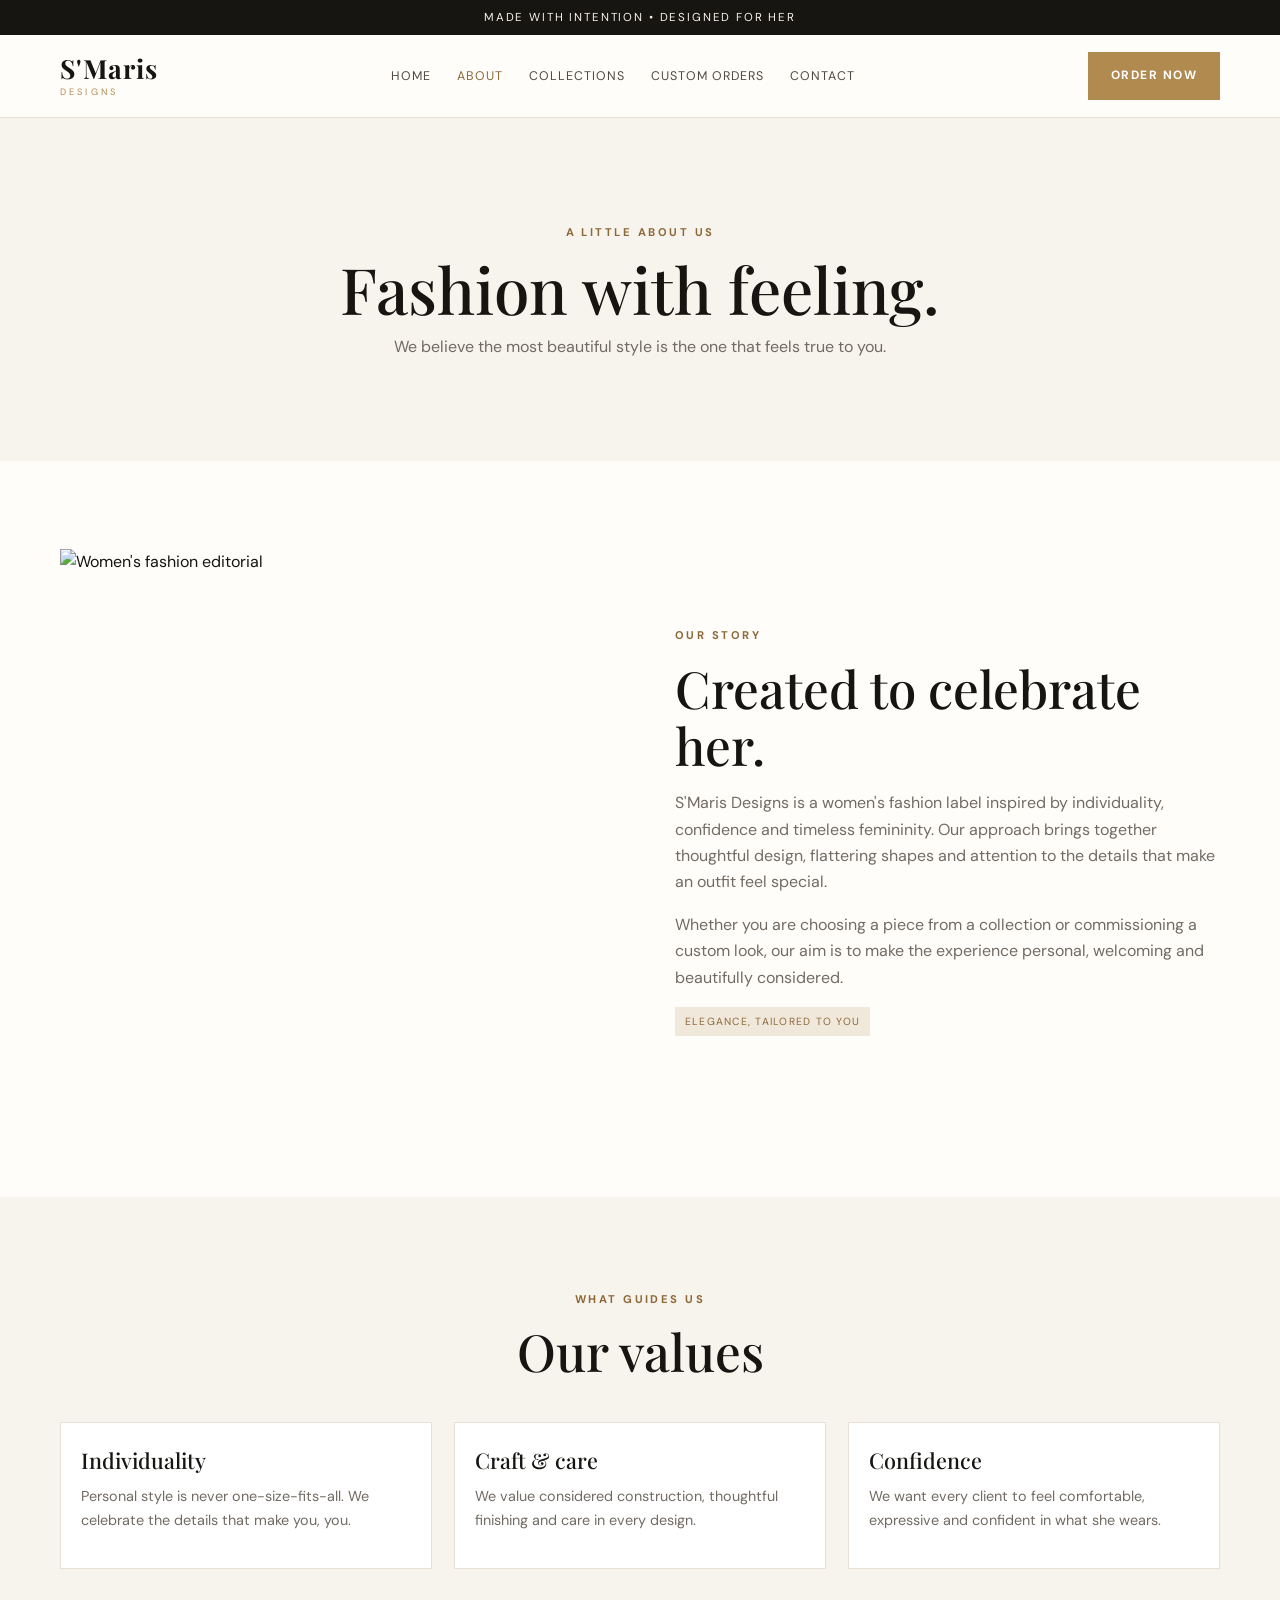
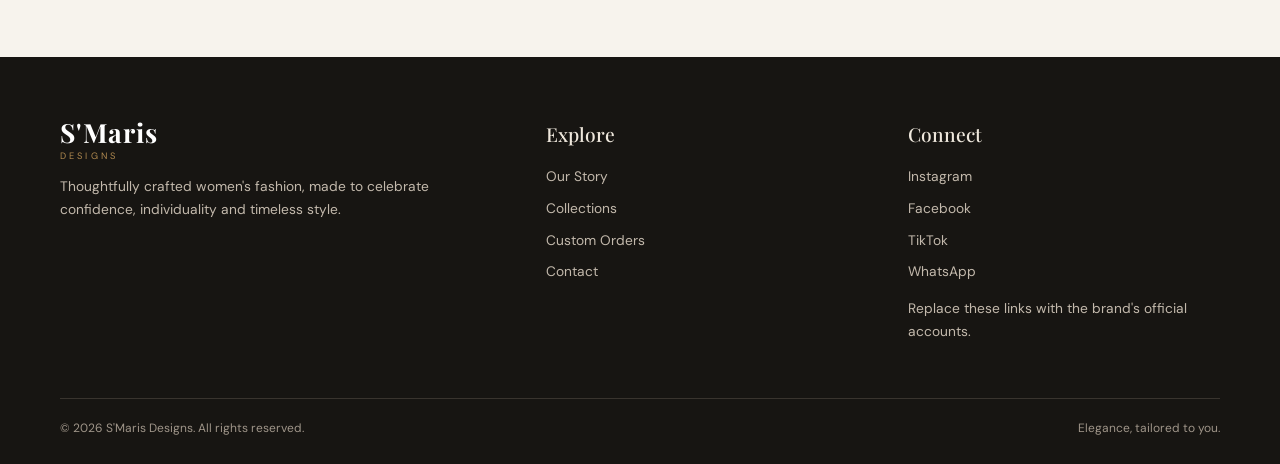
==== smarisdesigns/about.html @ c517f060 "added" ====
<!doctype html><html lang="en"><head><meta charset="utf-8"><meta name="viewport" content="width=device-width, initial-scale=1"><meta name="description" content="S'Maris Designs — elegant women's fashion, thoughtfully made."><title>About Us | S'Maris Designs</title><link rel="stylesheet" href="assets/style.css"></head><body><div class="topline">Made with intention • Designed for her</div><header class="header"><div class="container nav-wrap"><a class="brand" href="index.html"><strong>S'Maris</strong><small>DESIGNS</small></a><button class="menu-toggle" aria-label="Open navigation" aria-expanded="false">☰</button><nav class="nav"><a class="" href="index.html">Home</a><a class="active" href="about.html">About</a><a class="" href="collections.html">Collections</a><a class="" href="custom-orders.html">Custom Orders</a><a class="" href="contact.html">Contact</a></nav><a class="btn" href="custom-orders.html">Order Now</a></div></header>
<main><section class="page-hero"><span class="eyebrow">A little about us</span><h1>Fashion with feeling.</h1><p>We believe the most beautiful style is the one that feels true to you.</p></section>
<section class="section"><div class="container split"><img src="https://images.unsplash.com/photo-1529139574466-a303027c1d8b?auto=format&fit=crop&w=1100&q=85" alt="Women's fashion editorial"><div class="split-copy"><span class="eyebrow">Our story</span><h2>Created to celebrate her.</h2><p>S'Maris Designs is a women's fashion label inspired by individuality, confidence and timeless femininity. Our approach brings together thoughtful design, flattering shapes and attention to the details that make an outfit feel special.</p><p>Whether you are choosing a piece from a collection or commissioning a custom look, our aim is to make the experience personal, welcoming and beautifully considered.</p><span class="badge">Elegance, tailored to you</span></div></div></section>
<section class="section soft"><div class="container"><div class="section-head"><span class="eyebrow">What guides us</span><h2>Our values</h2></div><div class="grid"><article class="card"><div class="card-body"><h3>Individuality</h3><p>Personal style is never one-size-fits-all. We celebrate the details that make you, you.</p></div></article><article class="card"><div class="card-body"><h3>Craft & care</h3><p>We value considered construction, thoughtful finishing and care in every design.</p></div></article><article class="card"><div class="card-body"><h3>Confidence</h3><p>We want every client to feel comfortable, expressive and confident in what she wears.</p></div></article></div></div></section></main><footer class="footer"><div class="container"><div class="footer-grid"><div><a class="brand" href="index.html"><strong style="color:#fff">S'Maris</strong><small>DESIGNS</small></a><p>Thoughtfully crafted women's fashion, made to celebrate confidence, individuality and timeless style.</p></div><div><h4>Explore</h4><div class="footer-links"><a href="about.html">Our Story</a><a href="collections.html">Collections</a><a href="custom-orders.html">Custom Orders</a><a href="contact.html">Contact</a></div></div><div><h4>Connect</h4><div class="footer-links"><a href="https://instagram.com/" target="_blank" rel="noreferrer">Instagram</a><a href="https://facebook.com/" target="_blank" rel="noreferrer">Facebook</a><a href="https://tiktok.com/" target="_blank" rel="noreferrer">TikTok</a><a href="https://wa.me/" target="_blank" rel="noreferrer">WhatsApp</a></div><p>Replace these links with the brand's official accounts.</p></div></div><div class="footer-bottom"><span>© <span data-year></span> S'Maris Designs. All rights reserved.</span><span>Elegance, tailored to you.</span></div></div></footer><div class="mobile-cta"><a class="btn" href="custom-orders.html">Start a Custom Order</a></div><script src="assets/script.js"></script></body></html>
---- smarisdesigns/assets/style.css ----
@import url('https://fonts.googleapis.com/css2?family=DM+Sans:wght@400;500;600;700&family=Playfair+Display:wght@500;600;700&display=swap');
:root{--ink:#171512;--muted:#716b63;--gold:#b18a50;--gold-dark:#8d6938;--cream:#f7f3ed;--paper:#fffdfa;--line:#e8e0d5;--rose:#e9d9d1}
*{box-sizing:border-box}html{scroll-behavior:smooth}body{margin:0;background:var(--paper);color:var(--ink);font-family:'DM Sans',sans-serif;line-height:1.65}a{color:inherit;text-decoration:none}img{display:block;width:100%;object-fit:cover}button,input,select,textarea{font:inherit}.container{width:min(1160px,calc(100% - 40px));margin:auto}.topline{background:var(--ink);color:#f8f2e9;text-align:center;padding:8px 15px;font-size:.72rem;letter-spacing:.16em;text-transform:uppercase}.header{position:sticky;top:0;z-index:20;background:rgba(255,253,250,.96);backdrop-filter:blur(12px);border-bottom:1px solid var(--line)}.nav-wrap{min-height:82px;display:flex;align-items:center;justify-content:space-between;gap:24px}.brand{display:flex;flex-direction:column;line-height:1}.brand strong{font-family:'Playfair Display',serif;font-size:1.65rem;letter-spacing:.04em}.brand small{font-size:.58rem;letter-spacing:.34em;text-transform:uppercase;color:var(--gold);margin-top:7px}.nav{display:flex;align-items:center;gap:26px}.nav a{font-size:.78rem;letter-spacing:.08em;text-transform:uppercase;color:#4e4942}.nav a:hover,.nav a.active{color:var(--gold-dark)}.btn{display:inline-flex;align-items:center;justify-content:center;padding:13px 22px;background:var(--gold);color:white;border:1px solid var(--gold);font-size:.75rem;font-weight:700;letter-spacing:.12em;text-transform:uppercase;transition:.2s;cursor:pointer}.btn:hover{background:var(--gold-dark);border-color:var(--gold-dark);transform:translateY(-1px)}.btn-outline{background:transparent;color:var(--ink);border-color:var(--ink)}.btn-outline:hover{color:white}.menu-toggle{display:none;background:none;border:0;font-size:1.5rem}.hero{min-height:650px;display:grid;grid-template-columns:1fr 1fr;background:var(--cream)}.hero-copy{display:flex;flex-direction:column;justify-content:center;padding:80px max(40px,calc((100vw - 1160px)/2)) 80px max(40px,calc((100vw - 1160px)/2));padding-right:45px}.eyebrow{color:var(--gold-dark);font-size:.7rem;font-weight:700;letter-spacing:.22em;text-transform:uppercase}.hero h1,.page-hero h1{font-family:'Playfair Display',serif;font-weight:500;font-size:clamp(3rem,5.6vw,5.8rem);line-height:1.03;margin:18px 0}.hero p{max-width:480px;color:var(--muted);font-size:1rem;margin:0 0 28px}.hero-image{min-height:650px;background:#d8c9bd}.hero-image img{height:100%;min-height:650px}.hero-actions{display:flex;gap:12px;flex-wrap:wrap}.section{padding:88px 0}.section.soft{background:var(--cream)}.section-head{text-align:center;max-width:650px;margin:0 auto 42px}.section-head h2,.split-copy h2{font-family:'Playfair Display',serif;font-size:clamp(2.2rem,4vw,3.4rem);font-weight:500;line-height:1.12;margin:12px 0}.section-head p,.muted{color:var(--muted)}.grid{display:grid;grid-template-columns:repeat(3,1fr);gap:22px}.card{background:white;border:1px solid var(--line)}.card img{height:360px}.card-body{padding:20px}.card h3{font-family:'Playfair Display',serif;font-size:1.35rem;font-weight:500;margin:0 0 6px}.card p{color:var(--muted);font-size:.9rem;margin:0 0 15px}.text-link{font-size:.72rem;text-transform:uppercase;letter-spacing:.13em;font-weight:700;color:var(--gold-dark)}.split{display:grid;grid-template-columns:1fr 1fr;gap:70px;align-items:center}.split img{height:560px}.split-copy p{color:var(--muted)}.stats{display:grid;grid-template-columns:repeat(3,1fr);gap:20px;margin-top:28px}.stat{border-top:1px solid var(--gold);padding-top:14px}.stat strong{display:block;font-family:'Playfair Display',serif;font-size:1.6rem}.stat span{font-size:.75rem;color:var(--muted)}.quote{background:var(--ink);color:#fff;padding:70px 25px;text-align:center}.quote blockquote{max-width:800px;margin:0 auto 18px;font-family:'Playfair Display',serif;font-size:clamp(1.6rem,3vw,2.5rem);line-height:1.35}.quote small{color:#c9ad83;letter-spacing:.15em;text-transform:uppercase}.page-hero{padding:100px 20px;background:var(--cream);text-align:center}.page-hero h1{font-size:clamp(2.8rem,5vw,4.7rem);margin:12px 0}.page-hero p{max-width:650px;margin:auto;color:var(--muted)}.filters{display:flex;justify-content:center;gap:10px;flex-wrap:wrap;margin:0 0 34px}.filter{padding:9px 15px;border:1px solid var(--line);background:white;color:var(--muted);font-size:.72rem;letter-spacing:.08em;text-transform:uppercase;cursor:pointer}.filter.active,.filter:hover{background:var(--ink);color:white;border-color:var(--ink)}.form-shell{max-width:850px;margin:auto;background:white;border:1px solid var(--line);padding:clamp(24px,5vw,48px)}.form-grid{display:grid;grid-template-columns:1fr 1fr;gap:18px}.field{display:flex;flex-direction:column;gap:7px}.field.full{grid-column:1/-1}.field label{font-size:.76rem;font-weight:700;letter-spacing:.05em}.field input,.field select,.field textarea{width:100%;border:1px solid #dcd4c9;background:#fffdfa;padding:13px;color:var(--ink);outline:none}.field input:focus,.field select:focus,.field textarea:focus{border-color:var(--gold)}.field textarea{min-height:130px;resize:vertical}.hint{font-size:.76rem;color:var(--muted)}.notice{padding:14px 16px;background:var(--cream);border-left:3px solid var(--gold);font-size:.84rem;color:var(--muted);margin:20px 0}.contact-grid{display:grid;grid-template-columns:.85fr 1.15fr;gap:55px}.contact-item{padding:18px 0;border-bottom:1px solid var(--line)}.contact-item strong{display:block;font-family:'Playfair Display',serif;font-size:1.2rem}.contact-item span{color:var(--muted);font-size:.9rem}.footer{background:#171512;color:#eee7dc;padding:62px 0 25px}.footer-grid{display:grid;grid-template-columns:1.4fr 1fr 1fr;gap:50px}.footer p,.footer a{color:#c3b9ac;font-size:.86rem}.footer h4{font-family:'Playfair Display',serif;font-size:1.2rem;font-weight:500;margin:0 0 15px}.footer-links{display:grid;gap:9px}.footer-bottom{border-top:1px solid #39342e;margin-top:42px;padding-top:20px;display:flex;justify-content:space-between;gap:20px;color:#9f9589;font-size:.75rem}.badge{display:inline-block;padding:6px 10px;background:#f1e8dc;color:var(--gold-dark);font-size:.65rem;letter-spacing:.12em;text-transform:uppercase}.gallery-grid{columns:3;column-gap:18px}.gallery-grid img{margin-bottom:18px;break-inside:avoid}.empty-state{display:none;text-align:center;color:var(--muted);padding:30px}.mobile-cta{display:none}
@media(max-width:850px){.nav{gap:14px}.nav a{font-size:.68rem}.nav-wrap>.btn{display:none}.hero{grid-template-columns:1fr}.hero-copy{padding:70px 30px}.hero-image,.hero-image img{min-height:470px;height:470px}.split{gap:35px}.grid{grid-template-columns:repeat(2,1fr)}.contact-grid{gap:30px}}
@media(max-width:650px){.container{width:min(100% - 30px,1160px)}.nav-wrap{min-height:70px}.menu-toggle{display:block}.nav{display:none;position:absolute;top:70px;left:0;right:0;background:var(--paper);padding:22px 25px 28px;border-bottom:1px solid var(--line);flex-direction:column;align-items:flex-start}.nav.open{display:flex}.nav a{font-size:.8rem}.hero-copy{padding:60px 25px}.hero-image,.hero-image img{min-height:390px;height:390px}.section{padding:65px 0}.grid{grid-template-columns:1fr}.card img{height:420px}.split,.contact-grid{grid-template-columns:1fr}.split img{height:420px}.stats{gap:10px}.stat strong{font-size:1.25rem}.form-grid{grid-template-columns:1fr}.field.full{grid-column:auto}.page-hero{padding:75px 20px}.footer-grid{grid-template-columns:1fr;gap:28px}.footer-bottom{flex-direction:column}.gallery-grid{columns:2}.mobile-cta{display:block;position:fixed;bottom:0;left:0;right:0;z-index:15;background:rgba(255,253,250,.96);padding:10px 15px;border-top:1px solid var(--line)}.mobile-cta .btn{width:100%}body{padding-bottom:65px}}
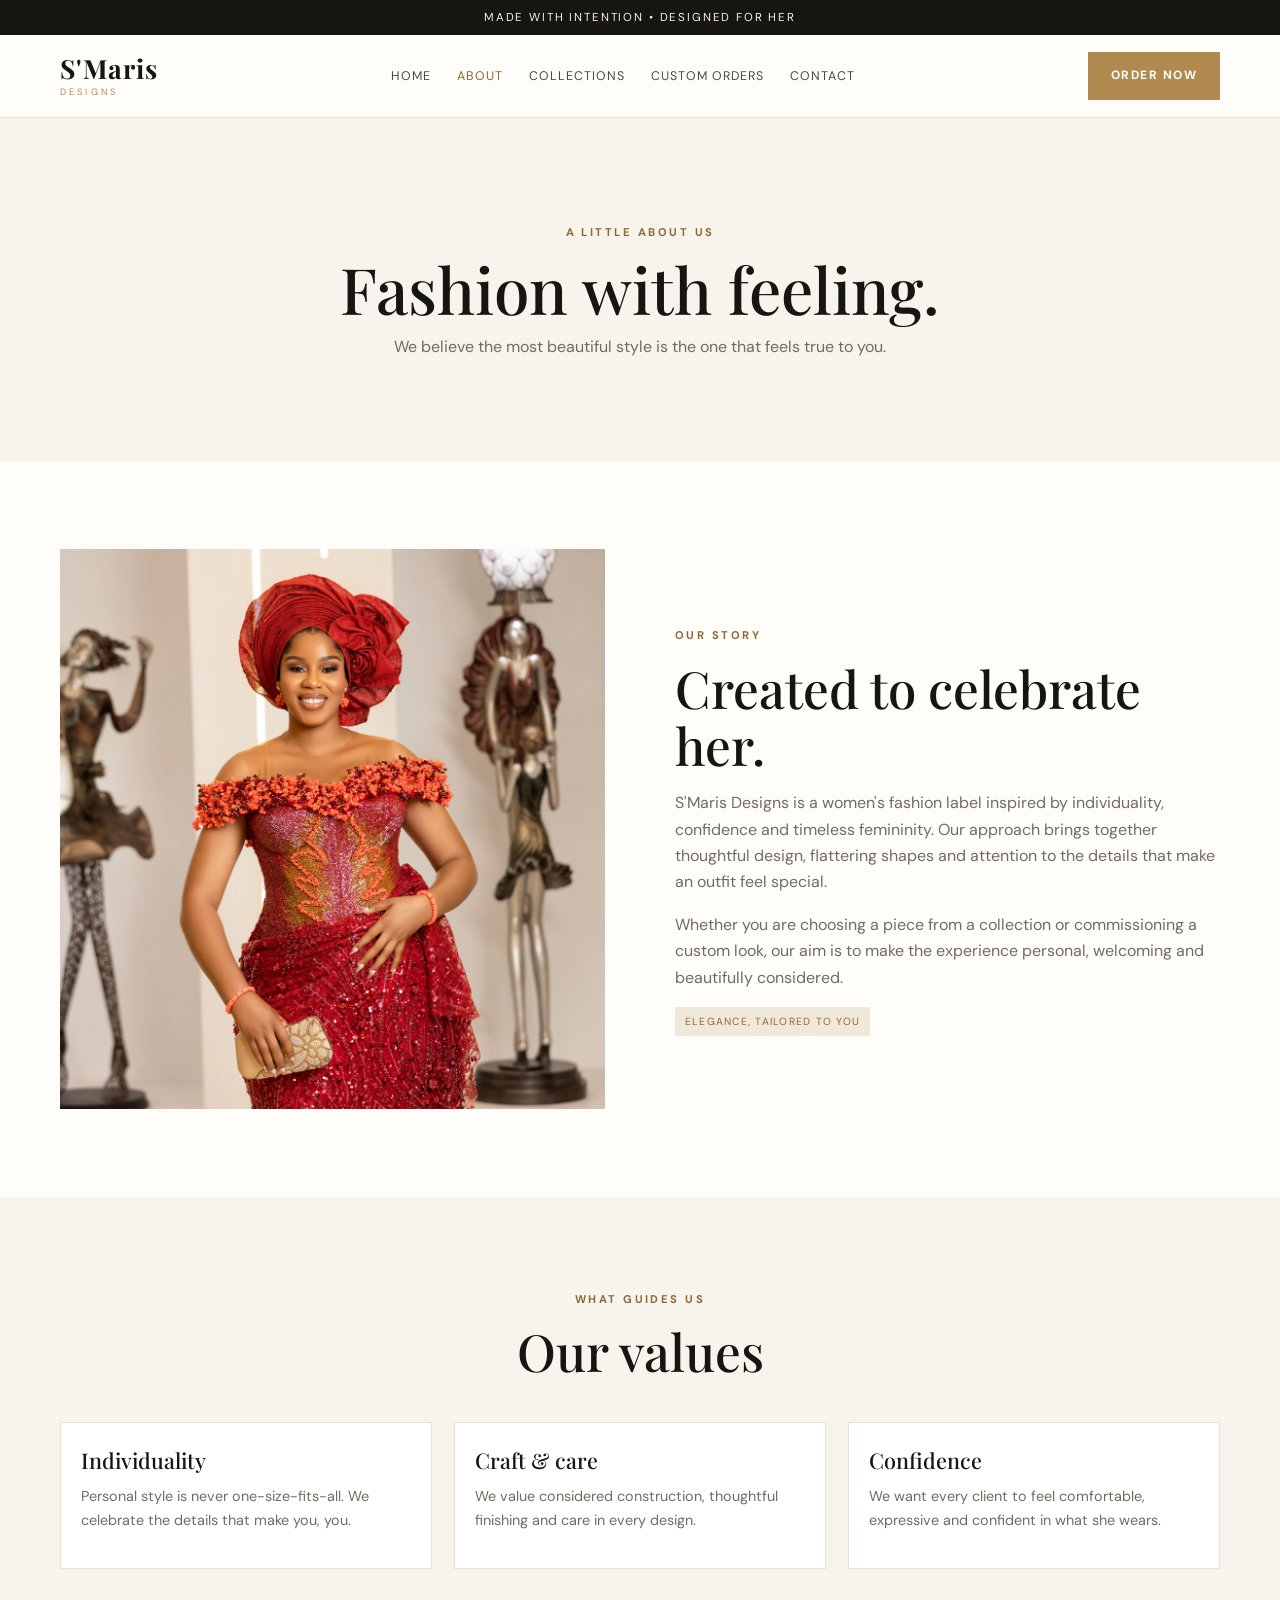
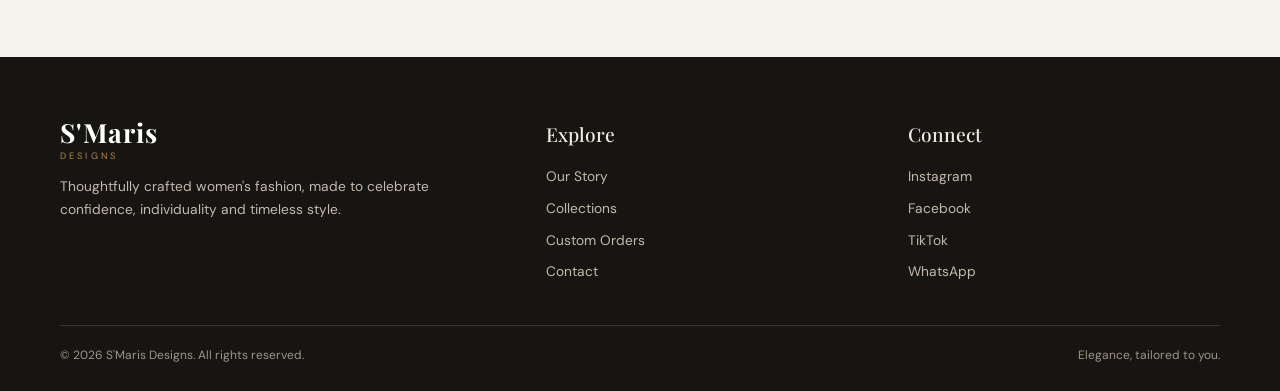
==== commit 649a9df6: "added" ====
--- a/smarisdesigns/about.html
+++ b/smarisdesigns/about.html
@@ -1,4 +1,107 @@
-<!doctype html><html lang="en"><head><meta charset="utf-8"><meta name="viewport" content="width=device-width, initial-scale=1"><meta name="description" content="S'Maris Designs — elegant women's fashion, thoughtfully made."><title>About Us | S'Maris Designs</title><link rel="stylesheet" href="assets/style.css"></head><body><div class="topline">Made with intention • Designed for her</div><header class="header"><div class="container nav-wrap"><a class="brand" href="index.html"><strong>S'Maris</strong><small>DESIGNS</small></a><button class="menu-toggle" aria-label="Open navigation" aria-expanded="false">☰</button><nav class="nav"><a class="" href="index.html">Home</a><a class="active" href="about.html">About</a><a class="" href="collections.html">Collections</a><a class="" href="custom-orders.html">Custom Orders</a><a class="" href="contact.html">Contact</a></nav><a class="btn" href="custom-orders.html">Order Now</a></div></header>
-<main><section class="page-hero"><span class="eyebrow">A little about us</span><h1>Fashion with feeling.</h1><p>We believe the most beautiful style is the one that feels true to you.</p></section>
-<section class="section"><div class="container split"><img src="https://images.unsplash.com/photo-1529139574466-a303027c1d8b?auto=format&fit=crop&w=1100&q=85" alt="Women's fashion editorial"><div class="split-copy"><span class="eyebrow">Our story</span><h2>Created to celebrate her.</h2><p>S'Maris Designs is a women's fashion label inspired by individuality, confidence and timeless femininity. Our approach brings together thoughtful design, flattering shapes and attention to the details that make an outfit feel special.</p><p>Whether you are choosing a piece from a collection or commissioning a custom look, our aim is to make the experience personal, welcoming and beautifully considered.</p><span class="badge">Elegance, tailored to you</span></div></div></section>
-<section class="section soft"><div class="container"><div class="section-head"><span class="eyebrow">What guides us</span><h2>Our values</h2></div><div class="grid"><article class="card"><div class="card-body"><h3>Individuality</h3><p>Personal style is never one-size-fits-all. We celebrate the details that make you, you.</p></div></article><article class="card"><div class="card-body"><h3>Craft & care</h3><p>We value considered construction, thoughtful finishing and care in every design.</p></div></article><article class="card"><div class="card-body"><h3>Confidence</h3><p>We want every client to feel comfortable, expressive and confident in what she wears.</p></div></article></div></div></section></main><footer class="footer"><div class="container"><div class="footer-grid"><div><a class="brand" href="index.html"><strong style="color:#fff">S'Maris</strong><small>DESIGNS</small></a><p>Thoughtfully crafted women's fashion, made to celebrate confidence, individuality and timeless style.</p></div><div><h4>Explore</h4><div class="footer-links"><a href="about.html">Our Story</a><a href="collections.html">Collections</a><a href="custom-orders.html">Custom Orders</a><a href="contact.html">Contact</a></div></div><div><h4>Connect</h4><div class="footer-links"><a href="https://instagram.com/" target="_blank" rel="noreferrer">Instagram</a><a href="https://facebook.com/" target="_blank" rel="noreferrer">Facebook</a><a href="https://tiktok.com/" target="_blank" rel="noreferrer">TikTok</a><a href="https://wa.me/" target="_blank" rel="noreferrer">WhatsApp</a></div><p>Replace these links with the brand's official accounts.</p></div></div><div class="footer-bottom"><span>© <span data-year></span> S'Maris Designs. All rights reserved.</span><span>Elegance, tailored to you.</span></div></div></footer><div class="mobile-cta"><a class="btn" href="custom-orders.html">Start a Custom Order</a></div><script src="assets/script.js"></script></body></html>+<!doctype html>
+<html lang="en">
+
+<head>
+    <meta charset="utf-8">
+    <meta name="viewport" content="width=device-width, initial-scale=1">
+    <meta name="description" content="S'Maris Designs — elegant women's fashion, thoughtfully made.">
+    <title>About Us | S'Maris Designs</title>
+    <link rel="stylesheet" href="assets/style.css">
+</head>
+
+<body>
+    <div class="topline">Made with intention • Designed for her</div>
+    <header class="header">
+        <div class="container nav-wrap"><a class="brand"
+                href="index.html"><strong>S'Maris</strong><small>DESIGNS</small></a><button class="menu-toggle"
+                aria-label="Open navigation" aria-expanded="false">☰</button>
+            <nav class="nav"><a class="" href="index.html">Home</a><a class="active" href="about.html">About</a><a
+                    class="" href="collections.html">Collections</a><a class="" href="custom-orders.html">Custom
+                    Orders</a><a class="" href="contact.html">Contact</a></nav><a class="btn"
+                href="custom-orders.html">Order Now</a>
+        </div>
+    </header>
+    <main>
+        <section class="page-hero"><span class="eyebrow">A little about us</span>
+            <h1>Fashion with feeling.</h1>
+            <p>We believe the most beautiful style is the one that feels true to you.</p>
+        </section>
+        <section class="section">
+            <div class="container split"><img
+                    src="images/KELV7092.webp"
+                    alt="Women's fashion editorial">
+                <div class="split-copy"><span class="eyebrow">Our story</span>
+                    <h2>Created to celebrate her.</h2>
+                    <p>S'Maris Designs is a women's fashion label inspired by individuality, confidence and timeless
+                        femininity. Our approach brings together thoughtful design, flattering shapes and attention to
+                        the details that make an outfit feel special.</p>
+                    <p>Whether you are choosing a piece from a collection or commissioning a custom look, our aim is to
+                        make the experience personal, welcoming and beautifully considered.</p><span
+                        class="badge">Elegance, tailored to you</span>
+                </div>
+            </div>
+        </section>
+        <section class="section soft">
+            <div class="container">
+                <div class="section-head"><span class="eyebrow">What guides us</span>
+                    <h2>Our values</h2>
+                </div>
+                <div class="grid">
+                    <article class="card">
+                        <div class="card-body">
+                            <h3>Individuality</h3>
+                            <p>Personal style is never one-size-fits-all. We celebrate the details that make you, you.
+                            </p>
+                        </div>
+                    </article>
+                    <article class="card">
+                        <div class="card-body">
+                            <h3>Craft & care</h3>
+                            <p>We value considered construction, thoughtful finishing and care in every design.</p>
+                        </div>
+                    </article>
+                    <article class="card">
+                        <div class="card-body">
+                            <h3>Confidence</h3>
+                            <p>We want every client to feel comfortable, expressive and confident in what she wears.</p>
+                        </div>
+                    </article>
+                </div>
+            </div>
+        </section>
+    </main>
+    <footer class="footer">
+        <div class="container">
+            <div class="footer-grid">
+                <div><a class="brand" href="index.html"><strong
+                            style="color:#fff">S'Maris</strong><small>DESIGNS</small></a>
+                    <p>Thoughtfully crafted women's fashion, made to celebrate confidence, individuality and timeless
+                        style.</p>
+                </div>
+                <div>
+                    <h4>Explore</h4>
+                    <div class="footer-links"><a href="about.html">Our Story</a><a
+                            href="collections.html">Collections</a><a href="custom-orders.html">Custom Orders</a><a
+                            href="contact.html">Contact</a></div>
+                </div>
+                 <div>
+                     <h4>Connect</h4>
+                     <div class="footer-links"><a
+                             href="https://instagram.com/s_maris_designs?rpxt=azIwb29laDVxamd0&utm_source=qr"
+                             target="_blank" rel="noreferrer">Instagram</a><a
+                             href="https://facebook.com/share/1FSfnFGRhL/?mibextid=LQQJ4d" target="_blank"
+                             rel="noreferrer">Facebook</a><a
+                             href="https://tiktok.com/@s_marisdesigns?_r=1&_t=ZS-9BOEqVe2Po4" target="_blank"
+                             rel="noreferrer">TikTok</a><a href="https://wa.me/+2348108196182" target="_blank"
+                             rel="noreferrer">WhatsApp</a></div>
+                 </div>
+            </div>
+            <div class="footer-bottom"><span>© <span data-year></span> S'Maris Designs. All rights
+                    reserved.</span><span>Elegance, tailored to you.</span></div>
+        </div>
+    </footer>
+    <div class="mobile-cta"><a class="btn" href="custom-orders.html">Start a Custom Order</a></div>
+    <script src="assets/script.js"></script>
+</body>
+
+</html>
